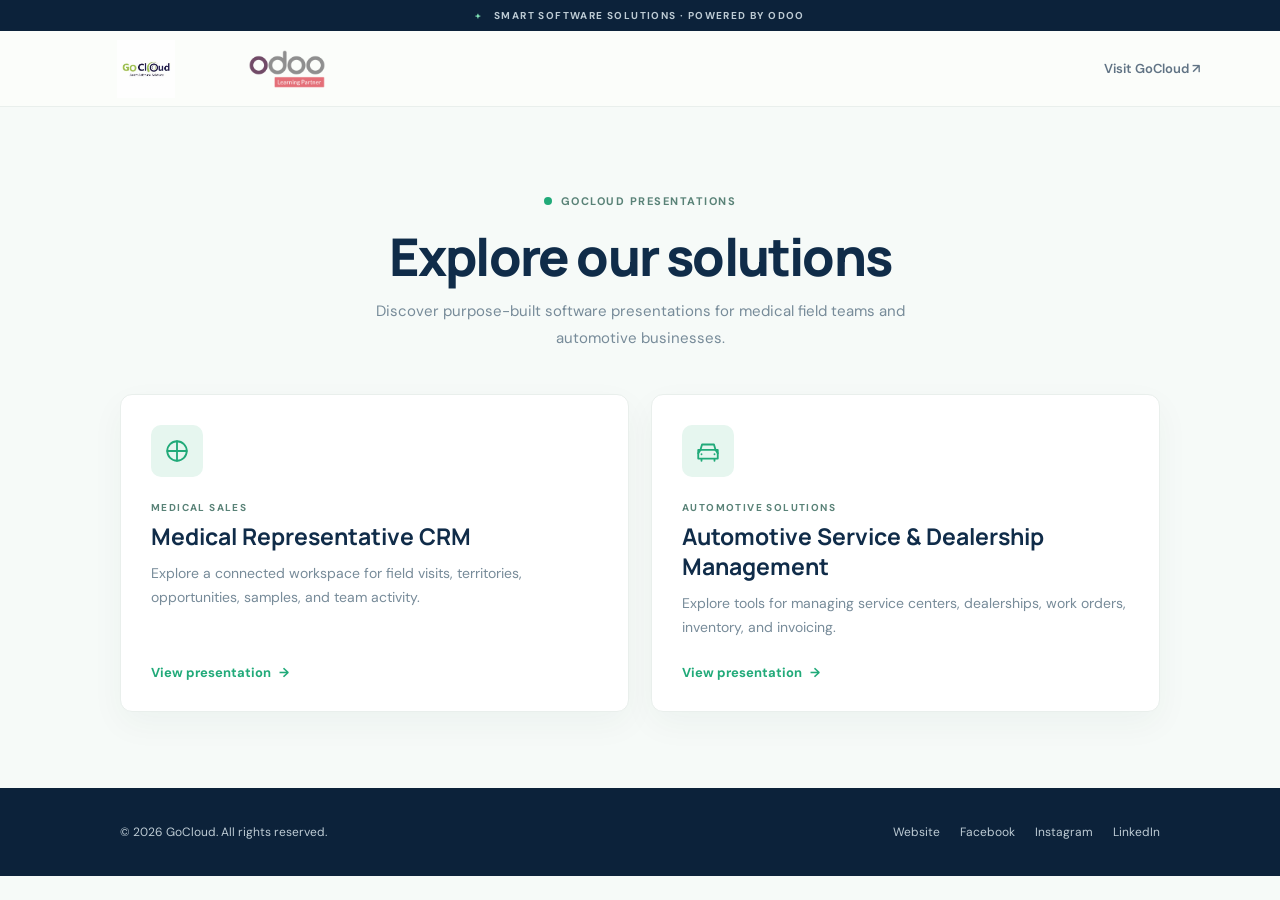
==== index.html @ 1747b4aa "added index page" ====
<!DOCTYPE html>
<html lang="en">
<head>
  <meta charset="UTF-8">
  <meta name="viewport" content="width=device-width, initial-scale=1.0">
  <meta name="theme-color" content="#102c49">
  <meta name="description" content="Explore GoCloud's medical representative and automotive management presentations.">
  <title>GoCloud | Presentations</title>
  <link rel="preconnect" href="https://fonts.googleapis.com">
  <link rel="preconnect" href="https://fonts.gstatic.com" crossorigin>
  <link href="https://fonts.googleapis.com/css2?family=DM+Sans:wght@400;500;600;700&family=Manrope:wght@500;600;700;800&display=swap" rel="stylesheet">
  <style>
    :root {
      color-scheme: light;
      --navy: #102c49;
      --navy-deep: #0c223a;
      --green: #21aa79;
      --green-light: #e6f6ef;
      --paper: #f6faf8;
      --ink: #18334c;
      --muted: #778b99;
      --line: #e9efec;
      font-family: "DM Sans", sans-serif;
      color: var(--ink);
      background: var(--paper);
      font-synthesis: none;
      text-rendering: optimizeLegibility;
      -webkit-font-smoothing: antialiased;
    }

    * { box-sizing: border-box; }
    body { min-width: 320px; min-height: 100vh; margin: 0; }
    a { color: inherit; text-decoration: none; }

    .announcement {
      padding: 9px 20px;
      color: #bdcbd4;
      background: var(--navy-deep);
      text-align: center;
      font-size: 10px;
      font-weight: 700;
      letter-spacing: 1.4px;
    }

    .announcement span { margin-right: 8px; color: #7ee0b4; }

    .site-header {
      display: flex;
      height: 76px;
      align-items: center;
      justify-content: space-between;
      padding: 0 max(calc((100vw - 1120px) / 2), 6vw);
      border-bottom: 1px solid var(--line);
      background: #fbfdfa;
    }

    .header-brands { display: flex; align-items: center; gap: 12px; }
    .logo img { display: block; width: 132px; height: 58px; object-fit: contain; }
    .odoo-logo img { display: block; width: 126px; height: 54px; object-fit: contain; }
    .site-link { color: #607384; font-size: 13px; font-weight: 600; }
    .site-link:hover { color: var(--green); }

    main { width: min(100% - 40px, 1040px); margin: 0 auto; }
    .intro { padding: 82px 0 42px; text-align: center; }
    .eyebrow {
      display: inline-flex;
      align-items: center;
      gap: 9px;
      color: #598277;
      font-size: 11px;
      font-weight: 700;
      letter-spacing: 1.5px;
    }

    .eyebrow::before {
      width: 8px;
      height: 8px;
      border-radius: 50%;
      background: var(--green);
      content: "";
    }

    h1 {
      margin: 18px 0 12px;
      color: var(--navy);
      font: 800 clamp(34px, 5vw, 52px)/1.12 Manrope, sans-serif;
      letter-spacing: -1.8px;
    }

    .intro p { max-width: 560px; margin: 0 auto; color: var(--muted); font-size: 15px; line-height: 1.8; }

    .presentation-grid { display: grid; grid-template-columns: repeat(2, minmax(0, 1fr)); gap: 22px; padding-bottom: 76px; }
    .presentation-card {
      position: relative;
      display: flex;
      min-height: 280px;
      flex-direction: column;
      align-items: flex-start;
      padding: 30px;
      overflow: hidden;
      border: 1px solid var(--line);
      border-radius: 12px;
      background: #fff;
      box-shadow: 0 12px 34px #193b300b;
      transition: transform .2s, box-shadow .2s, border-color .2s;
    }

    .presentation-card:hover, .presentation-card:focus-visible {
      transform: translateY(-4px);
      border-color: #b8dfcf;
      box-shadow: 0 20px 44px #193b3018;
    }

    .card-icon {
      display: grid;
      width: 52px;
      height: 52px;
      place-items: center;
      border-radius: 10px;
      color: var(--green);
      background: var(--green-light);
    }

    .card-icon svg { width: 26px; height: 26px; fill: none; stroke: currentColor; stroke-linecap: round; stroke-linejoin: round; stroke-width: 1.7; }
    .card-label { margin: 24px 0 8px; color: #598277; font-size: 10px; font-weight: 700; letter-spacing: 1.4px; }
    .presentation-card h2 { margin: 0 0 10px; color: var(--navy); font: 700 23px/1.3 Manrope, sans-serif; }
    .presentation-card p { margin: 0; color: var(--muted); font-size: 14px; line-height: 1.7; }
    .card-action { margin-top: auto; padding-top: 24px; color: var(--green); font-size: 13px; font-weight: 700; }
    .card-action span { padding-left: 5px; }

    footer {
      display: flex;
      min-height: 88px;
      align-items: center;
      justify-content: space-between;
      gap: 20px;
      padding: 20px max(calc((100vw - 1040px) / 2), 6vw);
      color: #bdcbd4;
      background: var(--navy-deep);
      font-size: 12px;
    }

    .footer-links { display: flex; flex-wrap: wrap; gap: 20px; }
    .footer-links a:hover { color: #7ee0b4; }

    @media (max-width: 640px) {
      .site-header { height: 66px; padding: 0 20px; }
      .header-brands { gap: 6px; }
      .logo img { width: 90px; height: 48px; }
      .odoo-logo img { width: 78px; height: 42px; }
      .site-link { font-size: 12px; }
      main { width: min(100% - 32px, 440px); }
      .intro { padding: 60px 0 32px; }
      .presentation-grid { grid-template-columns: 1fr; gap: 16px; padding-bottom: 52px; }
      .presentation-card { min-height: 260px; padding: 24px; }
      footer { align-items: flex-start; flex-direction: column; padding: 24px; }
      .footer-links { gap: 14px; }
    }
  </style>
</head>
<body>
  <div class="announcement"><span>+</span> SMART SOFTWARE SOLUTIONS · POWERED BY ODOO</div>

  <header class="site-header">
    <div class="header-brands">
      <a class="logo" href="https://www.gocloudeg.com/" aria-label="Visit GoCloud website">
        <img src="assets/gocloud-logo.jpe" alt="GoCloud">
      </a>
      <a class="odoo-logo" href="https://www.odoo.com/" aria-label="GoCloud Odoo Learning Partner">
        <img src="assets/odoo_learning_partner.png" alt="Odoo Learning Partner">
      </a>
    </div>
    <a class="site-link" href="https://www.gocloudeg.com/">Visit GoCloud <span aria-hidden="true">↗</span></a>
  </header>

  <main>
    <section class="intro" aria-labelledby="page-title">
      <span class="eyebrow">GOCLOUD PRESENTATIONS</span>
      <h1 id="page-title">Explore our solutions</h1>
      <p>Discover purpose-built software presentations for medical field teams and automotive businesses.</p>
    </section>

    <section class="presentation-grid" aria-label="Available presentations">
      <a class="presentation-card" href="medical_rep.html">
        <span class="card-icon" aria-hidden="true">
          <svg viewBox="0 0 24 24"><path d="M12 3v18M3 12h18"/><circle cx="12" cy="12" r="9"/></svg>
        </span>
        <span class="card-label">MEDICAL SALES</span>
        <h2>Medical Representative CRM</h2>
        <p>Explore a connected workspace for field visits, territories, opportunities, samples, and team activity.</p>
        <span class="card-action">View presentation <span aria-hidden="true">→</span></span>
      </a>

      <a class="presentation-card" href="automotive.html">
        <span class="card-icon" aria-hidden="true">
          <svg viewBox="0 0 24 24"><path d="m5 11 1.5-5h11L19 11"/><path d="M3 11h18v8H3zM6 19v2m12-2v2M6 15h.01M18 15h.01"/><path d="M5 11 3 14m16-3 2 3"/></svg>
        </span>
        <span class="card-label">AUTOMOTIVE SOLUTIONS</span>
        <h2>Automotive Service &amp; Dealership Management</h2>
        <p>Explore tools for managing service centers, dealerships, work orders, inventory, and invoicing.</p>
        <span class="card-action">View presentation <span aria-hidden="true">→</span></span>
      </a>
    </section>
  </main>

  <footer>
    <span>© 2026 GoCloud. All rights reserved.</span>
    <nav class="footer-links" aria-label="GoCloud links">
      <a href="https://www.gocloudeg.com/">Website</a>
      <a href="https://www.facebook.com/GoCloudEg/" target="_blank" rel="noopener noreferrer">Facebook</a>
      <a href="https://www.instagram.com/gocloud_eg/" target="_blank" rel="noopener noreferrer">Instagram</a>
      <a href="https://www.linkedin.com/company/gocloud-co" target="_blank" rel="noopener noreferrer">LinkedIn</a>
    </nav>
  </footer>
</body>
</html>
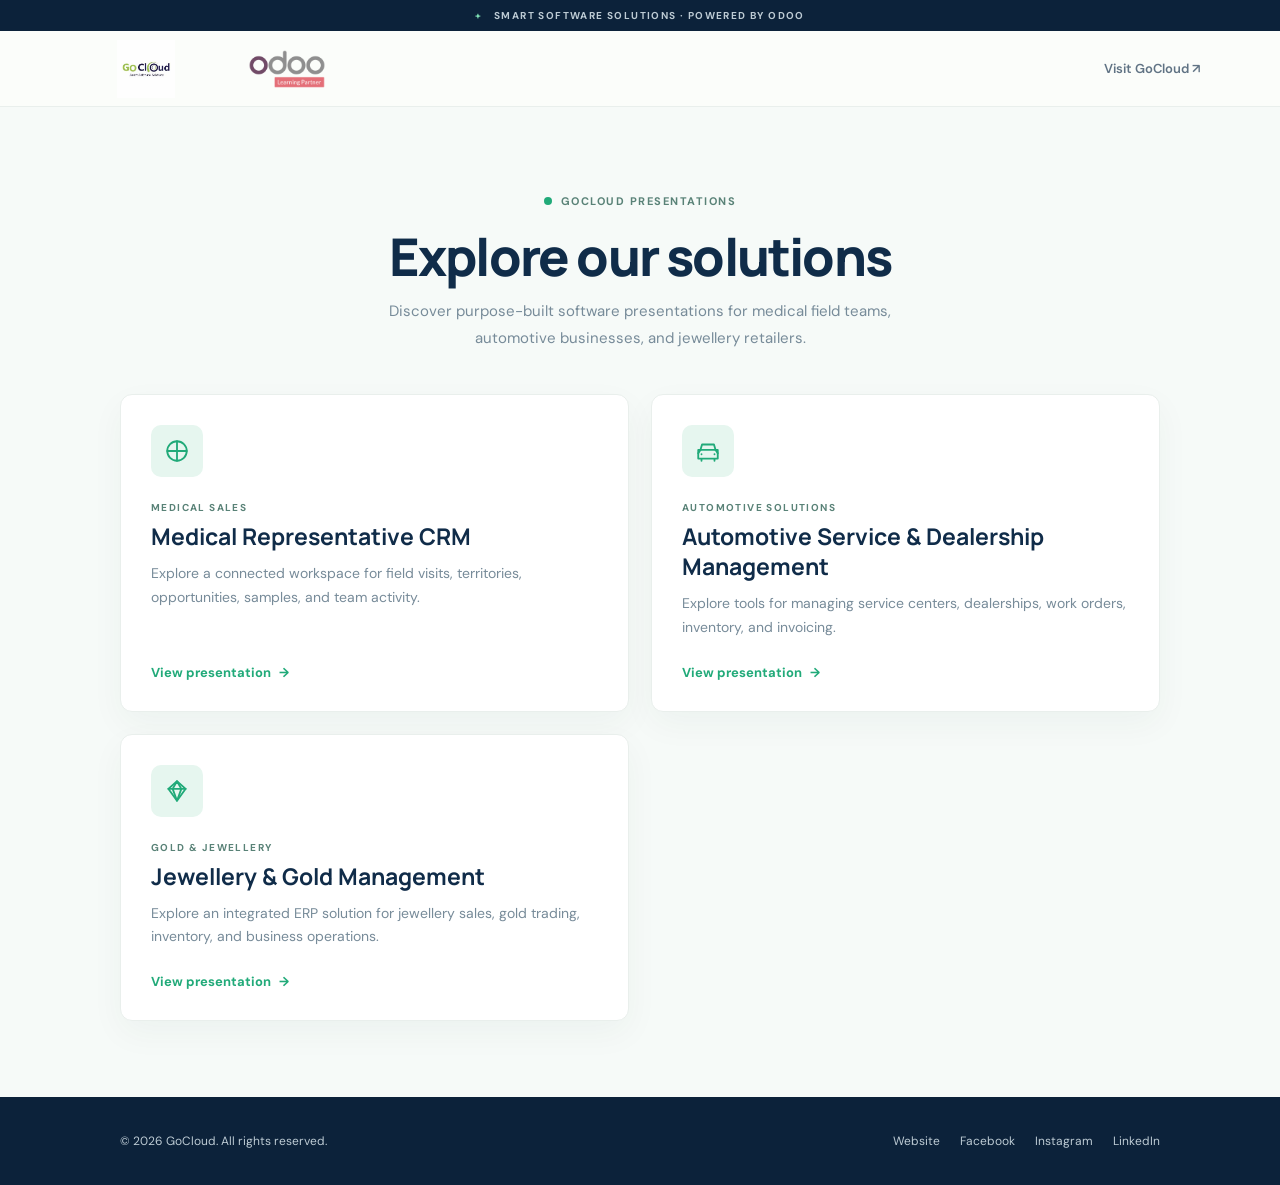
==== commit 12300a8f: "added jewellery page to dashboard" ====
--- a/index.html
+++ b/index.html
@@ -4,7 +4,7 @@
   <meta charset="UTF-8">
   <meta name="viewport" content="width=device-width, initial-scale=1.0">
   <meta name="theme-color" content="#102c49">
-  <meta name="description" content="Explore GoCloud's medical representative and automotive management presentations.">
+  <meta name="description" content="Explore GoCloud's medical representative, automotive, and jewellery management presentations.">
   <title>GoCloud | Presentations</title>
   <link rel="preconnect" href="https://fonts.googleapis.com">
   <link rel="preconnect" href="https://fonts.gstatic.com" crossorigin>
@@ -177,7 +177,7 @@
     <section class="intro" aria-labelledby="page-title">
       <span class="eyebrow">GOCLOUD PRESENTATIONS</span>
       <h1 id="page-title">Explore our solutions</h1>
-      <p>Discover purpose-built software presentations for medical field teams and automotive businesses.</p>
+      <p>Discover purpose-built software presentations for medical field teams, automotive businesses, and jewellery retailers.</p>
     </section>
 
     <section class="presentation-grid" aria-label="Available presentations">
@@ -198,6 +198,16 @@
         <span class="card-label">AUTOMOTIVE SOLUTIONS</span>
         <h2>Automotive Service &amp; Dealership Management</h2>
         <p>Explore tools for managing service centers, dealerships, work orders, inventory, and invoicing.</p>
+        <span class="card-action">View presentation <span aria-hidden="true">→</span></span>
+      </a>
+
+      <a class="presentation-card" href="jewellery.html">
+        <span class="card-icon" aria-hidden="true">
+          <svg viewBox="0 0 24 24"><path d="m12 3 8 7-8 11-8-11 8-7Z"/><path d="m4 10 16 0M8 10l4 11 4-11M8 10l4-7 4 7"/></svg>
+        </span>
+        <span class="card-label">GOLD &amp; JEWELLERY</span>
+        <h2>Jewellery &amp; Gold Management</h2>
+        <p>Explore an integrated ERP solution for jewellery sales, gold trading, inventory, and business operations.</p>
         <span class="card-action">View presentation <span aria-hidden="true">→</span></span>
       </a>
     </section>
